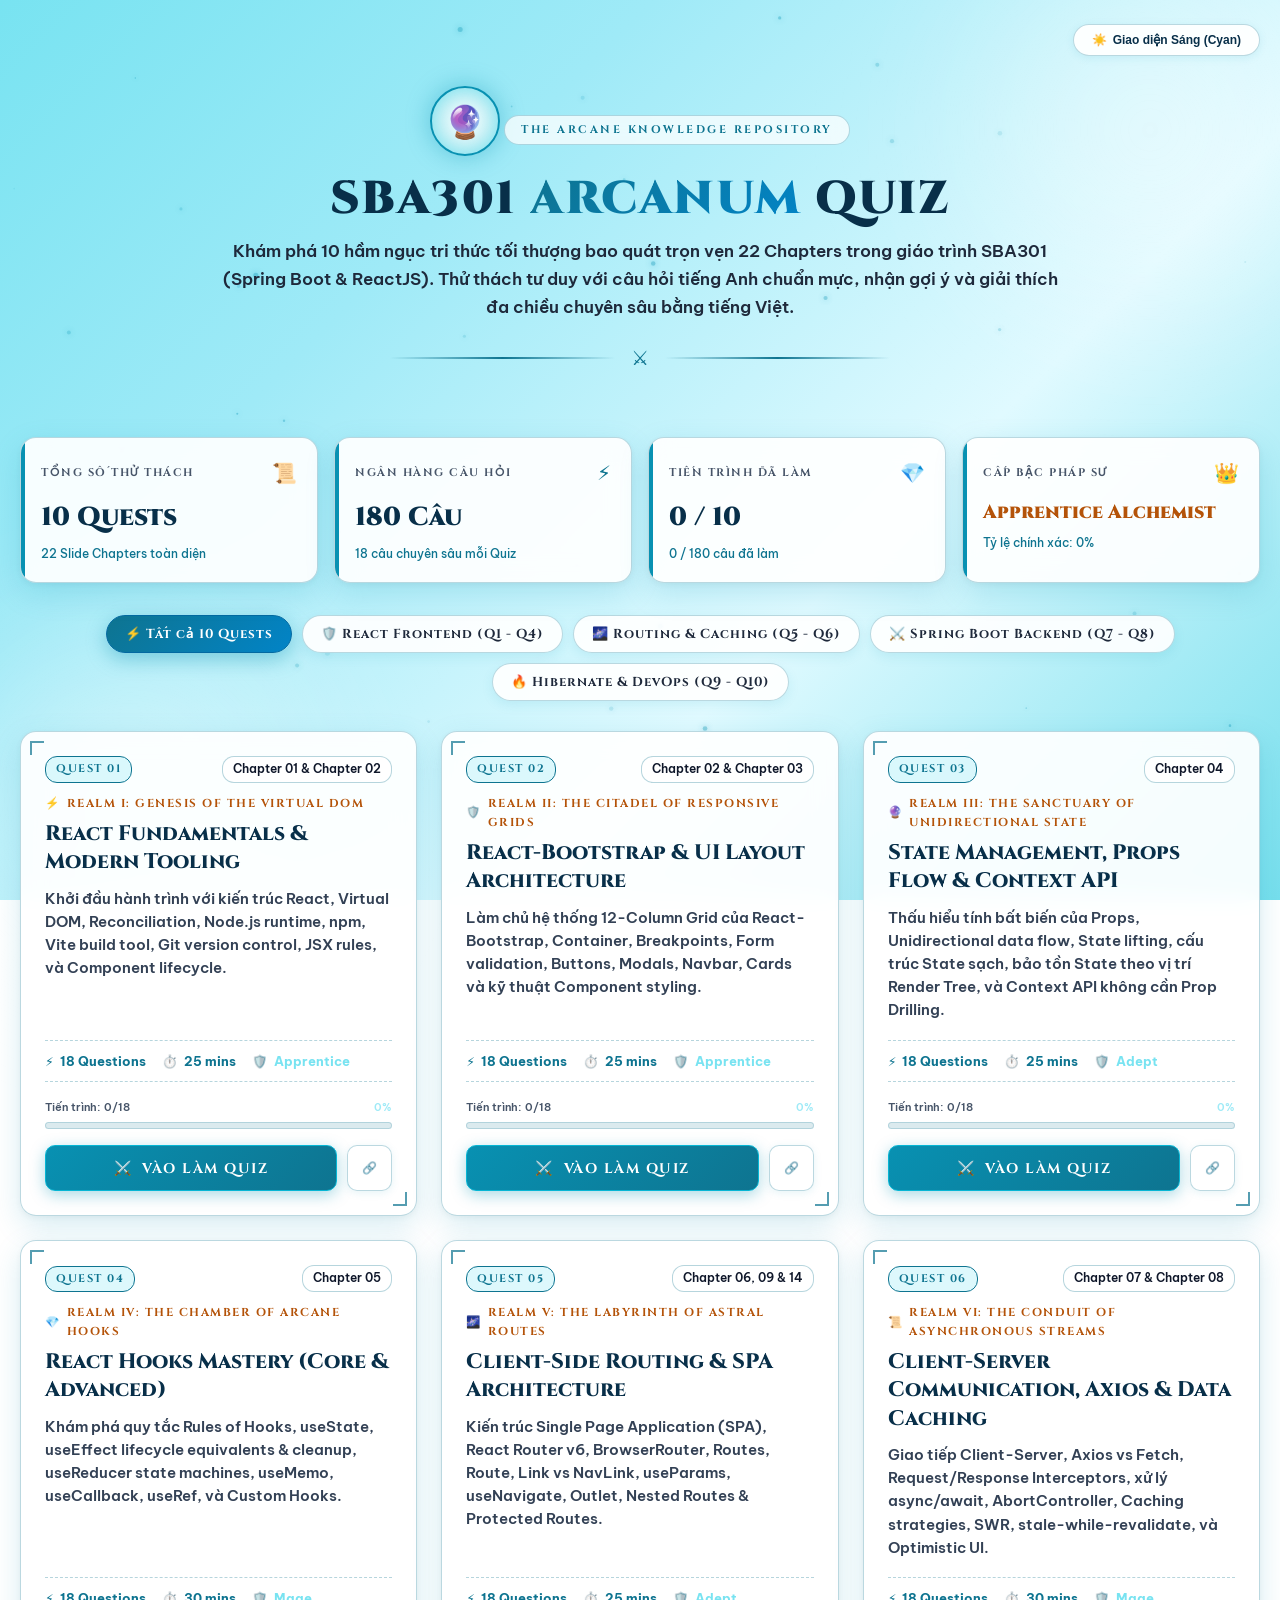
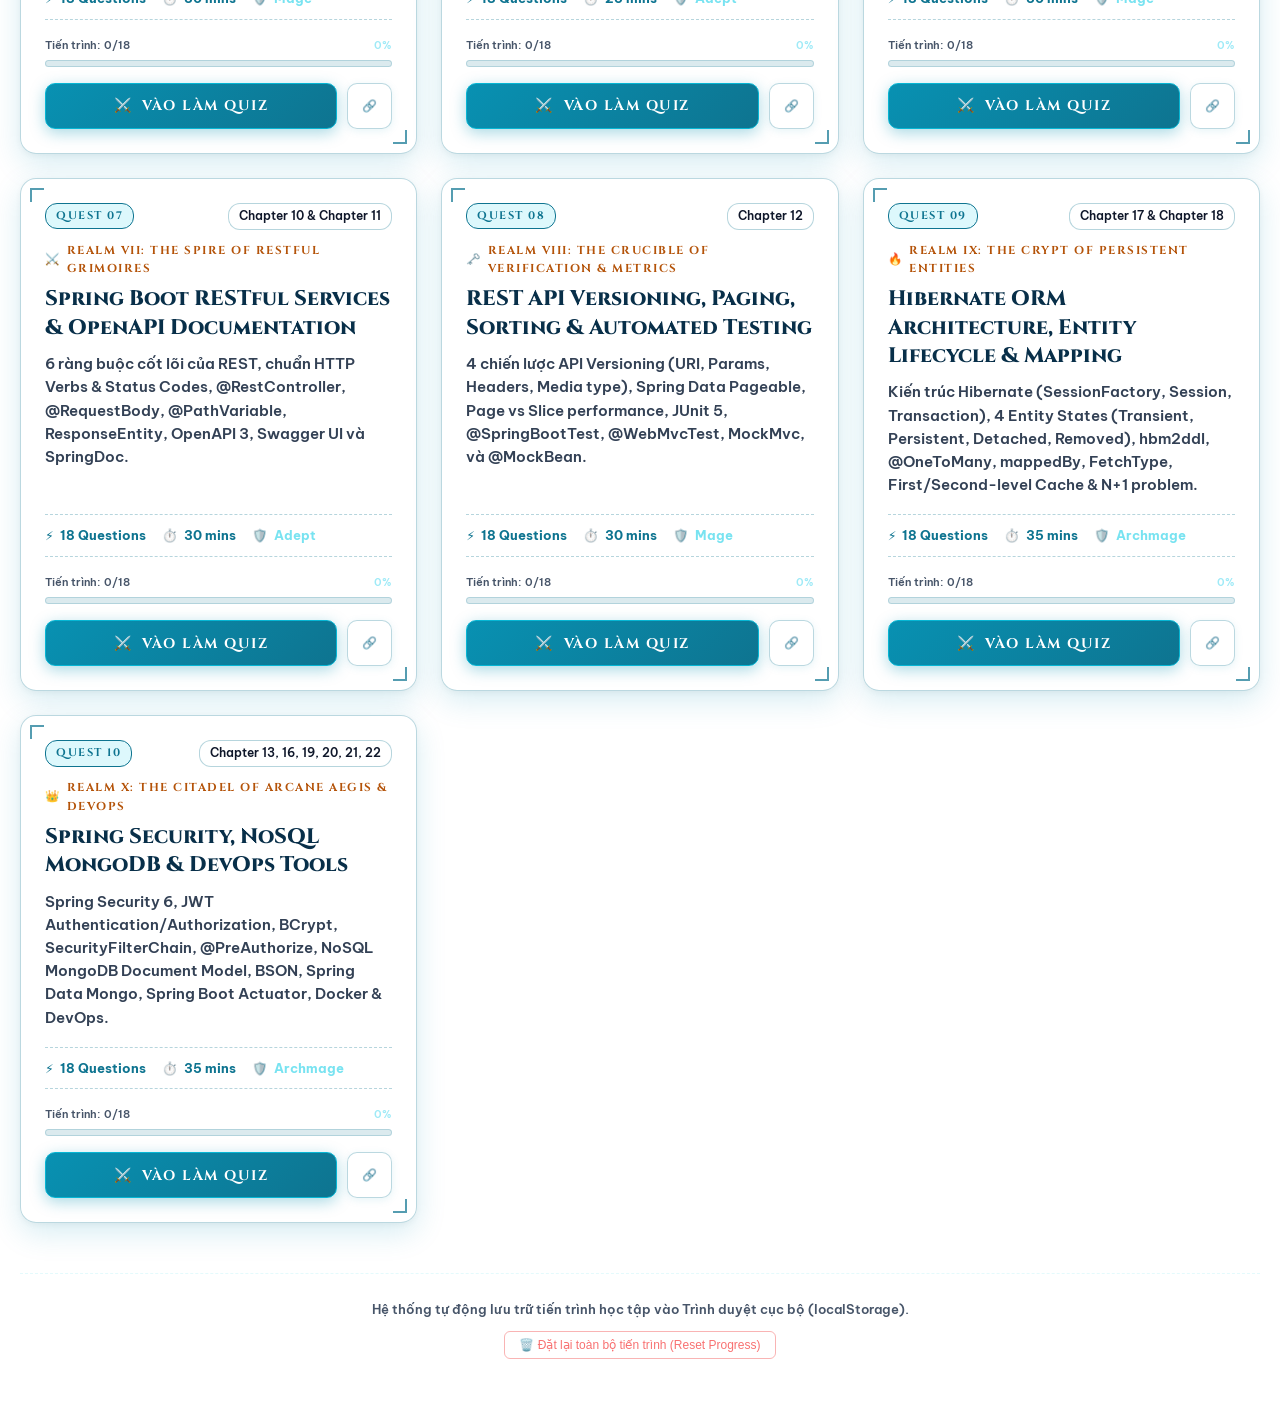
==== index.html @ 90fa1ac1 "Initial commit" ====
<!DOCTYPE html>
<html lang="vi">
<head>
  <meta charset="UTF-8">
  <meta name="viewport" content="width=device-width, initial-scale=1.0">
  <title>SBA301 - The Dark Fantasy Arcanum | 10 Master Quizzes</title>
  <link rel="stylesheet" href="css/dark_fantasy_theme.css">
</head>
<body>

  <!-- Ambient Background Particle Canvas -->
  <canvas id="particles-canvas"></canvas>
  <div class="abyss-ambient-glow glow-top-right"></div>
  <div class="abyss-ambient-glow glow-bottom-left"></div>

  <div class="app-container">

    <!-- PORTAL VIEW (Main Hub for selecting Quizzes) -->
    <div id="portal-view">
      <!-- Top Action Bar -->
      <div style="display: flex; justify-content: flex-end; align-items: center; gap: 12px; margin-bottom: 5px;">
        <button id="btn-portal-theme" class="btn-tool" style="border-radius: 20px; font-weight: 700; padding: 8px 18px; cursor: pointer;">
          <span id="theme-icon">☀️</span> <span id="theme-label">Giao diện Sáng (Cyan)</span>
        </button>
      </div>

      <header class="header-grimoire">
        <div class="grimoire-sigil">🔮</div>
        <div class="grimoire-badge">The Arcane Knowledge Repository</div>
        <h1 class="grimoire-title">SBA301 <span>ARCANUM</span> QUIZ</h1>
        <p class="grimoire-subtitle">
          Khám phá 10 hầm ngục tri thức tối thượng bao quát trọn vẹn 22 Chapters trong giáo trình SBA301 (Spring Boot & ReactJS).
          Thử thách tư duy với câu hỏi tiếng Anh chuẩn mực, nhận gợi ý và giải thích đa chiều chuyên sâu bằng tiếng Việt.
        </p>

        <div class="runic-divider">
          <span class="runic-divider-icon">⚔️</span>
        </div>
      </header>

      <!-- Overall Performance HUD -->
      <section class="stats-hud">
        <div class="hud-card">
          <div class="hud-header">
            <span class="hud-label">Tổng số thử thách</span>
            <span class="hud-icon">📜</span>
          </div>
          <div class="hud-value">10 Quests</div>
          <div class="hud-sub">22 Slide Chapters toàn diện</div>
        </div>

        <div class="hud-card">
          <div class="hud-header">
            <span class="hud-label">Ngân hàng câu hỏi</span>
            <span class="hud-icon">⚡</span>
          </div>
          <div class="hud-value" id="hud-total-q">180 Câu</div>
          <div class="hud-sub">18 câu chuyên sâu mỗi Quiz</div>
        </div>

        <div class="hud-card">
          <div class="hud-header">
            <span class="hud-label">Tiến trình đã làm</span>
            <span class="hud-icon">💎</span>
          </div>
          <div class="hud-value" id="hud-completed-count">0 / 10</div>
          <div class="hud-sub" id="hud-answered-total">0 câu đã hoàn thành</div>
        </div>

        <div class="hud-card">
          <div class="hud-header">
            <span class="hud-label">Cấp bậc Pháp sư</span>
            <span class="hud-icon">👑</span>
          </div>
          <div class="hud-value" id="hud-rank-title" style="font-size: 19px; color: var(--gold-rune);">Apprentice</div>
          <div class="hud-sub" id="hud-avg-acc">Tỷ lệ chính xác: 0%</div>
        </div>
      </section>

      <!-- Category Filter Tabs -->
      <div class="portal-tabs">
        <button class="portal-tab-btn active" data-cat="all">⚡ Tất cả 10 Quests</button>
        <button class="portal-tab-btn" data-cat="react">🛡️ React Frontend (Q1 - Q4)</button>
        <button class="portal-tab-btn" data-cat="fullstack">🌌 Routing & Caching (Q5 - Q6)</button>
        <button class="portal-tab-btn" data-cat="backend">⚔️ Spring Boot Backend (Q7 - Q8)</button>
        <button class="portal-tab-btn" data-cat="persistence">🔥 Hibernate & DevOps (Q9 - Q10)</button>
      </div>

      <!-- Quests Grid -->
      <main class="quests-grid" id="quests-container">
        <!-- Rendered dynamically by JavaScript -->
      </main>

      <!-- Footer Reset Bar -->
      <footer style="margin-top: 50px; text-align: center; font-size: 13px; color: var(--text-muted); border-top: 1px dashed rgba(120, 227, 241, 0.2); padding-top: 25px;">
        <p>Hệ thống tự động lưu trữ tiến trình học tập vào Trình duyệt cục bộ (localStorage).</p>
        <button id="btn-reset-all" style="margin-top: 10px; background: transparent; border: 1px solid rgba(239, 68, 68, 0.4); color: #f87171; padding: 6px 14px; border-radius: 6px; font-size: 12px; cursor: pointer;">
          🗑️ Đặt lại toàn bộ tiến trình (Reset Progress)
        </button>
      </footer>
    </div>

    <!-- ARENA VIEW (Full Quiz Runner Component) -->
    <div id="arena-view" class="arena-container">
      <!-- Injected dynamically by QuizEngine -->
    </div>

  </div>

  <!-- Scripts: Metadata, Datasets and Engine -->
  <script src="js/data/quizzes_meta.js"></script>
  <script src="js/data/quiz1_data.js"></script>
  <script src="js/data/quiz2_data.js"></script>
  <script src="js/data/quiz3_data.js"></script>
  <script src="js/data/quiz4_data.js"></script>
  <script src="js/data/quiz5_data.js"></script>
  <script src="js/data/quiz6_data.js"></script>
  <script src="js/data/quiz7_data.js"></script>
  <script src="js/data/quiz8_data.js"></script>
  <script src="js/data/quiz9_data.js"></script>
  <script src="js/data/quiz10_data.js"></script>
  <script src="js/quiz_engine.js"></script>

  <script>
    // Initialize Particles Background
    new ParticlesBackground('particles-canvas');

    // Quiz Data Registry Map
    const QUIZ_DATA_MAP = {
      1: QUIZ_1_DATA,
      2: QUIZ_2_DATA,
      3: QUIZ_3_DATA,
      4: QUIZ_4_DATA,
      5: QUIZ_5_DATA,
      6: QUIZ_6_DATA,
      7: QUIZ_7_DATA,
      8: QUIZ_8_DATA,
      9: QUIZ_9_DATA,
      10: QUIZ_10_DATA
    };

    let activeEngine = null;

    // Load and update Overall HUD
    function updatePortalHUD() {
      const progress = JSON.parse(localStorage.getItem('sba301_all_progress') || '{}');
      let completedQuizzes = 0;
      let totalAnswered = 0;
      let totalScore = 0;

      QUIZZES_METADATA.forEach(meta => {
        if (progress[meta.id] && progress[meta.id].answeredTotal > 0) {
          totalAnswered += progress[meta.id].answeredTotal;
          totalScore += progress[meta.id].score;
          if (progress[meta.id].answeredTotal >= meta.questionCount) {
            completedQuizzes++;
          }
        }
      });

      document.getElementById('hud-completed-count').textContent = `${completedQuizzes} / 10`;
      document.getElementById('hud-answered-total').textContent = `${totalAnswered} / 180 câu đã làm`;

      let avgAcc = totalAnswered > 0 ? Math.round((totalScore / totalAnswered) * 100) : 0;
      document.getElementById('hud-avg-acc').textContent = `Tỷ lệ chính xác: ${avgAcc}%`;

      let rankTitle = 'Apprentice Alchemist';
      if (completedQuizzes >= 9 && avgAcc >= 90) rankTitle = '👑 Grand Archmage';
      else if (completedQuizzes >= 6 && avgAcc >= 75) rankTitle = '⚔️ Master Sorcerer';
      else if (completedQuizzes >= 3 && avgAcc >= 60) rankTitle = '💎 Adept Mage';
      else if (completedQuizzes >= 1) rankTitle = '🔮 Arcane Scholar';
      document.getElementById('hud-rank-title').textContent = rankTitle;
    }

    // Render Quest Cards Grid
    function renderQuestCards(filterCat = 'all') {
      const container = document.getElementById('quests-container');
      const progress = JSON.parse(localStorage.getItem('sba301_all_progress') || '{}');

      const filtered = filterCat === 'all' 
        ? QUIZZES_METADATA 
        : QUIZZES_METADATA.filter(q => q.category === filterCat);

      container.innerHTML = filtered.map(meta => {
        const p = progress[meta.id] || { score: 0, answeredTotal: 0, percentage: 0 };
        const percent = p.percentage || 0;
        const isDone = p.answeredTotal >= meta.questionCount;

        return `
          <div class="quest-card" data-quiz-id="${meta.id}">
            <div class="quest-badge-row">
              <span class="quest-num-pill">QUEST ${meta.id < 10 ? '0' + meta.id : meta.id}</span>
              <span class="quest-chapters-badge">${meta.chapters}</span>
            </div>

            <div class="quest-realm">
              <span>${meta.icon}</span> ${meta.realm}
            </div>

            <h3 class="quest-title">${meta.title}</h3>
            <p class="quest-desc">${meta.description}</p>

            <div class="quest-meta-bar">
              <div class="quest-meta-item">
                <span>⚡</span> ${meta.questionCount} Questions
              </div>
              <div class="quest-meta-item">
                <span>⏱️</span> ${meta.duration}
              </div>
              <div class="quest-meta-item" style="color: var(--cyan-primary);">
                <span>🛡️</span> ${meta.difficulty}
              </div>
            </div>

            <div class="quest-progress-box">
              <div class="progress-label-row">
                <span>Tiến trình: ${p.answeredTotal}/${meta.questionCount}</span>
                <span style="color: ${isDone ? 'var(--success-emerald)' : 'var(--cyan-glow)'}; font-weight: 600;">
                  ${isDone ? '✓ Hoàn thành (' + p.score + '/' + meta.questionCount + ' - ' + percent + '%)' : percent + '%'}
                </span>
              </div>
              <div class="progress-track">
                <div class="progress-fill" style="width: ${percent}%;"></div>
              </div>
            </div>

            <div style="display: flex; gap: 10px;">
              <button class="btn-enter-quest btn-launch-arena" data-id="${meta.id}">
                <span>⚔️</span> ${isDone ? 'Luyện tập lại' : 'Vào Làm Quiz'}
              </button>
              <a href="${meta.file}" class="btn-tool" style="text-decoration: none; padding: 12px 14px; border-radius: var(--radius-md);" title="Mở trang độc lập">
                🔗
              </a>
            </div>
          </div>
        `;
      }).join('');

      // Attach Launch Arena Handlers
      container.querySelectorAll('.btn-launch-arena').forEach(btn => {
        btn.onclick = () => {
          const quizId = parseInt(btn.getAttribute('data-id'), 10);
          launchArena(quizId);
        };
      });
    }

    // Launch Arena View
    function launchArena(quizId) {
      const meta = QUIZZES_METADATA.find(q => q.id === quizId);
      const questions = QUIZ_DATA_MAP[quizId];
      if (!meta || !questions) return;

      document.getElementById('portal-view').style.display = 'none';
      const arenaNode = document.getElementById('arena-view');
      arenaNode.classList.add('active');
      window.scrollTo({ top: 0, behavior: 'smooth' });

      activeEngine = new QuizEngine({
        quizMeta: meta,
        questions: questions,
        container: arenaNode,
        onExit: () => {
          arenaNode.classList.remove('active');
          document.getElementById('portal-view').style.display = 'block';
          updatePortalHUD();
          renderQuestCards();
          window.scrollTo({ top: 0, behavior: 'smooth' });
        }
      });
    }

    // Filter Tabs
    document.querySelectorAll('.portal-tab-btn').forEach(btn => {
      btn.onclick = () => {
        document.querySelectorAll('.portal-tab-btn').forEach(b => b.classList.remove('active'));
        btn.classList.add('active');
        const cat = btn.getAttribute('data-cat');
        renderQuestCards(cat);
      };
    });

    // Reset Progress
    document.getElementById('btn-reset-all').onclick = () => {
      if (confirm('Bạn có chắc muốn đặt lại toàn bộ điểm số và tiến trình của tất cả 10 bài Quiz?')) {
        localStorage.removeItem('sba301_all_progress');
        updatePortalHUD();
        renderQuestCards();
      }
    };

    // Theme Management (Defaults to 'luminous' bright cyan!)
    const savedTheme = localStorage.getItem('sba301_theme') || 'luminous';
    document.body.setAttribute('data-theme', savedTheme);
    function syncPortalThemeUI(t) {
      const isLuminous = t !== 'abyss';
      const icon = document.getElementById('theme-icon');
      const label = document.getElementById('theme-label');
      if (icon && label) {
        icon.textContent = isLuminous ? '☀️' : '🌙';
        label.textContent = isLuminous ? 'Giao diện Sáng (Cyan)' : 'Giao diện Tối (Abyss)';
      }
    }
    syncPortalThemeUI(savedTheme);

    const portalThemeBtn = document.getElementById('btn-portal-theme');
    if (portalThemeBtn) {
      portalThemeBtn.onclick = () => {
        const current = document.body.getAttribute('data-theme') || 'luminous';
        const next = current === 'abyss' ? 'luminous' : 'abyss';
        document.body.setAttribute('data-theme', next);
        localStorage.setItem('sba301_theme', next);
        syncPortalThemeUI(next);
      };
    }

    // Initial load
    updatePortalHUD();
    renderQuestCards();
  </script>
</body>
</html>
---- css/dark_fantasy_theme.css ----
/* ==============================================================================
   LUMINOUS CYAN & DARK FANTASY THEME - THE ARCANUM OF SBA301
   Primary Background: Radiant Soul Cyan (#78E3F1 / #9FEAF7) from user palette
   Design: Luminous Arcane Sanctuary & High-Contrast Fantasy Glassmorphism
============================================================================== */

@import url('https://fonts.googleapis.com/css2?family=Be+Vietnam+Pro:wght@500;600;700;800;900&family=Cinzel:wght@700;800;900&family=Plus+Jakarta+Sans:wght@600;700;800&family=JetBrains+Mono:wght@600;700&display=swap');

:root {
  /* User's Exact Luminous Cyan Palette */
  --cyan-primary: #78e3f1;
  --cyan-glow: #9feaf7;
  --cyan-mist: #cffafe;
  --cyan-vibrant: #06b6d4;
  --cyan-deep: #0891b2;
  --cyan-dark: #0e7490;
  --cyan-abyss: #083344;

  /* Default LUMINOUS (Bright) Mode Palette */
  --bg-main-grad: linear-gradient(135deg, #78e3f1 0%, #9feaf7 30%, #e0faff 65%, #76dfed 100%);
  --bg-ambient-body: #8bebf6;
  --bg-card: rgba(255, 255, 255, 0.92);
  --bg-card-hover: rgba(255, 255, 255, 0.98);
  --bg-surface: rgba(255, 255, 255, 0.82);
  --bg-surface-elevated: #ffffff;
  
  --border-cyan: rgba(14, 116, 144, 0.28);
  --border-cyan-active: #0891b2;
  --box-shadow-card: 0 10px 30px rgba(8, 145, 178, 0.16), 0 2px 8px rgba(0, 0, 0, 0.05);
  --box-shadow-hover: 0 15px 40px rgba(8, 145, 178, 0.28), 0 4px 12px rgba(0, 0, 0, 0.08);

  /* Typography Colors in Bright Mode (Deep Navy & Crisp Slate) */
  --text-title: #082f49;
  --text-heading: #0c4a6e;
  --text-main: #1e293b;
  --text-muted: #475569;
  --text-accent: #0284c7;

  /* Status & Accents */
  --gold-rune: #b45309;
  --gold-bg: rgba(245, 158, 11, 0.15);
  --gold-border: rgba(217, 119, 6, 0.4);

  --success-emerald: #059669;
  --success-bg: #ecfdf5;
  --success-border: #10b981;
  --success-text: #064e3b;

  --danger-crimson: #e11d48;
  --danger-bg: #fff1f2;
  --danger-border: #f43f5e;
  --danger-text: #881337;

  --mystic-purple: #7c3aed;
  --mystic-bg: #f5f3ff;
  --mystic-border: #a78bfa;

  /* Radii & Transitions */
  --radius-sm: 6px;
  --radius-md: 10px;
  --radius-lg: 16px;
  --radius-xl: 22px;
  --transition-fast: 0.2s cubic-bezier(0.4, 0, 0.2, 1);
  --transition-smooth: 0.35s cubic-bezier(0.16, 1, 0.3, 1);

  /* Fonts - Bold, Solid & High-Legibility */
  --font-fantasy: 'Cinzel', 'Plus Jakarta Sans', Georgia, serif;
  --font-body: 'Be Vietnam Pro', 'Plus Jakarta Sans', system-ui, -apple-system, sans-serif;
  --font-code: 'JetBrains Mono', Consolas, monospace;
}

/* ==============================================================================
   DARK / ABYSS THEME OVERRIDES (Optional Toggle)
============================================================================== */
body[data-theme="abyss"] {
  --bg-main-grad: linear-gradient(135deg, #06090f 0%, #090f1a 50%, #0d1524 100%);
  --bg-ambient-body: #06090f;
  --bg-card: rgba(13, 21, 36, 0.94);
  --bg-card-hover: rgba(18, 28, 48, 0.98);
  --bg-surface: rgba(19, 30, 51, 0.85);
  --bg-surface-elevated: #162238;

  --border-cyan: rgba(120, 227, 241, 0.3);
  --border-cyan-active: #78e3f1;
  --box-shadow-card: 0 10px 30px rgba(0, 0, 0, 0.5), 0 0 20px rgba(120, 227, 241, 0.15);
  --box-shadow-hover: 0 15px 45px rgba(0, 0, 0, 0.7), 0 0 30px rgba(120, 227, 241, 0.35);

  --text-title: #e0f7fa;
  --text-heading: #f1f5f9;
  --text-main: #cbd5e1;
  --text-muted: #94a3b8;
  --text-accent: #78e3f1;

  --gold-rune: #f59e0b;
  --gold-bg: rgba(245, 158, 11, 0.12);
  --gold-border: rgba(245, 158, 11, 0.4);

  --success-emerald: #10b981;
  --success-bg: rgba(16, 185, 129, 0.15);
  --success-border: #10b981;
  --success-text: #a7f3d0;

  --danger-crimson: #ef4444;
  --danger-bg: rgba(239, 68, 68, 0.15);
  --danger-border: #ef4444;
  --danger-text: #fecdd3;
}

/* Reset & Global Base */
*, *::before, *::after {
  box-sizing: border-box;
  margin: 0;
  padding: 0;
}

html, body {
  width: 100%;
  min-height: 100vh;
  background: var(--bg-main-grad);
  background-attachment: fixed;
  color: var(--text-main);
  font-family: var(--font-body);
  font-size: 16px;
  font-weight: 550;
  line-height: 1.65;
  -webkit-font-smoothing: antialiased;
  -moz-osx-font-smoothing: grayscale;
  text-rendering: optimizeLegibility;
  overflow-x: hidden;
  position: relative;
  transition: background 0.4s ease, color 0.4s ease;
}

/* Custom Scrollbars */
::-webkit-scrollbar {
  width: 9px;
  height: 9px;
}
::-webkit-scrollbar-track {
  background: rgba(120, 227, 241, 0.15);
}
::-webkit-scrollbar-thumb {
  background: var(--cyan-dark);
  border-radius: 4px;
}
::-webkit-scrollbar-thumb:hover {
  background: var(--cyan-deep);
}

/* Ambient Particles Canvas */
#particles-canvas {
  position: fixed;
  top: 0;
  left: 0;
  width: 100%;
  height: 100%;
  pointer-events: none;
  z-index: 0;
  opacity: 0.45;
}

.abyss-ambient-glow {
  position: fixed;
  width: 500px;
  height: 500px;
  border-radius: 50%;
  background: radial-gradient(circle, rgba(255, 255, 255, 0.45) 0%, rgba(120, 227, 241, 0) 70%);
  filter: blur(60px);
  pointer-events: none;
  z-index: 0;
}
.glow-top-right {
  top: -120px;
  right: -120px;
}
.glow-bottom-left {
  bottom: -150px;
  left: -120px;
}

/* Container Structure */
.app-container {
  position: relative;
  z-index: 1;
  max-width: 1280px;
  margin: 0 auto;
  padding: 24px 20px 60px 20px;
}

/* Header & Grand Citadel Title */
.header-grimoire {
  text-align: center;
  padding: 25px 15px 35px 15px;
  position: relative;
}

.grimoire-sigil {
  display: inline-flex;
  align-items: center;
  justify-content: center;
  width: 70px;
  height: 70px;
  border-radius: 50%;
  background: radial-gradient(circle, #ffffff 0%, #b2ebf2 70%);
  border: 2px solid var(--cyan-deep);
  box-shadow: 0 0 25px rgba(8, 145, 178, 0.4), inset 0 0 15px rgba(120, 227, 241, 0.6);
  font-size: 32px;
  margin-bottom: 16px;
  animation: sigilPulse 4s infinite ease-in-out;
}

@keyframes sigilPulse {
  0%, 100% {
    transform: scale(1);
    box-shadow: 0 0 20px rgba(8, 145, 178, 0.35);
  }
  50% {
    transform: scale(1.06);
    box-shadow: 0 0 35px rgba(8, 145, 178, 0.6), inset 0 0 25px rgba(255, 255, 255, 0.8);
  }
}

.grimoire-badge {
  display: inline-block;
  padding: 5px 16px;
  font-family: var(--font-fantasy);
  font-size: 11px;
  letter-spacing: 2.5px;
  text-transform: uppercase;
  color: var(--cyan-dark);
  background: rgba(255, 255, 255, 0.75);
  border: 1.5px solid var(--border-cyan);
  border-radius: 20px;
  margin-bottom: 12px;
  backdrop-filter: blur(8px);
  font-weight: 700;
}

.grimoire-title {
  font-family: var(--font-fantasy);
  font-size: clamp(28px, 4.5vw, 46px);
  font-weight: 900;
  letter-spacing: 1.5px;
  color: var(--text-title);
  margin-bottom: 10px;
  line-height: 1.2;
}

.grimoire-title span {
  color: var(--cyan-dark);
  background: linear-gradient(135deg, #0e7490 0%, #0284c7 100%);
  -webkit-background-clip: text;
  -webkit-text-fill-color: transparent;
}

.grimoire-subtitle {
  font-size: clamp(15px, 1.8vw, 17px);
  color: #1e293b;
  max-width: 840px;
  margin: 0 auto 20px auto;
  font-weight: 600;
  line-height: 1.65;
}

/* Runic Divider */
.runic-divider {
  display: flex;
  align-items: center;
  justify-content: center;
  gap: 16px;
  margin: 15px auto 28px auto;
  max-width: 500px;
}
.runic-divider::before, .runic-divider::after {
  content: '';
  flex: 1;
  height: 2px;
  background: linear-gradient(90deg, transparent, var(--cyan-dark), transparent);
}
.runic-divider-icon {
  color: var(--cyan-dark);
  font-size: 20px;
}

/* Overview Stats Arcane HUD */
.stats-hud {
  display: grid;
  grid-template-columns: repeat(auto-fit, minmax(220px, 1fr));
  gap: 16px;
  margin-bottom: 32px;
}

.hud-card {
  background: var(--bg-card);
  border: 1.5px solid var(--border-cyan);
  border-radius: var(--radius-lg);
  padding: 18px 20px;
  position: relative;
  overflow: hidden;
  backdrop-filter: blur(12px);
  box-shadow: var(--box-shadow-card);
  transition: transform var(--transition-fast), border-color var(--transition-fast), box-shadow var(--transition-fast);
}

.hud-card:hover {
  transform: translateY(-3px);
  border-color: var(--border-cyan-active);
  box-shadow: var(--box-shadow-hover);
}

.hud-card::before {
  content: '';
  position: absolute;
  top: 0;
  left: 0;
  width: 4px;
  height: 100%;
  background: var(--cyan-deep);
}

.hud-header {
  display: flex;
  justify-content: space-between;
  align-items: center;
  margin-bottom: 8px;
}

.hud-label {
  font-family: var(--font-fantasy);
  font-size: 11px;
  text-transform: uppercase;
  letter-spacing: 1.5px;
  color: var(--text-muted);
  font-weight: 700;
}

.hud-icon {
  font-size: 20px;
  color: var(--cyan-dark);
}

.hud-value {
  font-family: var(--font-fantasy);
  font-size: 26px;
  font-weight: 900;
  color: var(--text-title);
}

.hud-sub {
  font-size: 12px;
  color: var(--cyan-dark);
  margin-top: 4px;
  font-weight: 500;
}

/* Category Filter Tabs */
.portal-tabs {
  display: flex;
  flex-wrap: wrap;
  gap: 10px;
  margin-bottom: 30px;
  justify-content: center;
}

.portal-tab-btn {
  background: var(--bg-card);
  border: 1.5px solid var(--border-cyan);
  color: var(--text-main);
  padding: 9px 18px;
  border-radius: 30px;
  font-family: var(--font-fantasy);
  font-size: 13px;
  font-weight: 700;
  letter-spacing: 1px;
  cursor: pointer;
  transition: all var(--transition-fast);
  display: flex;
  align-items: center;
  gap: 8px;
  box-shadow: 0 4px 12px rgba(8, 145, 178, 0.1);
}

.portal-tab-btn:hover {
  background: #ffffff;
  border-color: var(--border-cyan-active);
  color: var(--cyan-dark);
  transform: translateY(-2px);
  box-shadow: 0 6px 18px rgba(8, 145, 178, 0.22);
}

.portal-tab-btn.active {
  background: linear-gradient(135deg, #0e7490 0%, #0284c7 100%);
  border-color: #0369a1;
  color: #ffffff;
  box-shadow: 0 6px 20px rgba(8, 145, 178, 0.4);
}

/* Quest Cards Grid */
.quests-grid {
  display: grid;
  grid-template-columns: repeat(auto-fill, minmax(360px, 1fr));
  gap: 24px;
}

.quest-card {
  background: var(--bg-card);
  border: 1.5px solid var(--border-cyan);
  border-radius: var(--radius-lg);
  padding: 24px;
  position: relative;
  overflow: hidden;
  box-shadow: var(--box-shadow-card);
  display: flex;
  flex-direction: column;
  transition: all var(--transition-smooth);
  backdrop-filter: blur(12px);
}

.quest-card:hover {
  transform: translateY(-5px);
  border-color: var(--border-cyan-active);
  box-shadow: var(--box-shadow-hover);
  background: var(--bg-card-hover);
}

/* Dark Fantasy Corner Ornaments */
.quest-card::before, .quest-card::after {
  content: '';
  position: absolute;
  width: 14px;
  height: 14px;
  border-color: var(--cyan-dark);
  pointer-events: none;
  opacity: 0.7;
}
.quest-card::before {
  top: 9px;
  left: 9px;
  border-top: 2.5px solid var(--cyan-dark);
  border-left: 2.5px solid var(--cyan-dark);
}
.quest-card::after {
  bottom: 9px;
  right: 9px;
  border-bottom: 2.5px solid var(--cyan-dark);
  border-right: 2.5px solid var(--cyan-dark);
}

.quest-badge-row {
  display: flex;
  justify-content: space-between;
  align-items: center;
  margin-bottom: 12px;
}

.quest-num-pill {
  font-family: var(--font-fantasy);
  font-size: 11px;
  letter-spacing: 1.5px;
  font-weight: 700;
  color: var(--cyan-dark);
  background: rgba(120, 227, 241, 0.25);
  border: 1px solid var(--cyan-dark);
  padding: 3px 10px;
  border-radius: 12px;
}

.quest-chapters-badge {
  font-size: 11.5px;
  font-weight: 600;
  color: #0f172a;
  background: rgba(255, 255, 255, 0.9);
  border: 1px solid rgba(14, 116, 144, 0.3);
  padding: 3px 10px;
  border-radius: 12px;
}

.quest-realm {
  font-family: var(--font-fantasy);
  font-size: 11.5px;
  letter-spacing: 1.5px;
  text-transform: uppercase;
  color: var(--gold-rune);
  margin-bottom: 6px;
  font-weight: 700;
  display: flex;
  align-items: center;
  gap: 6px;
}

.quest-title {
  font-family: var(--font-fantasy);
  font-size: 21px;
  font-weight: 800;
  color: var(--text-title);
  margin-bottom: 10px;
  line-height: 1.35;
}

.quest-desc {
  font-size: 14.5px;
  color: #334155;
  font-weight: 550;
  line-height: 1.6;
  margin-bottom: 18px;
  flex-grow: 1;
}

.quest-meta-bar {
  display: flex;
  align-items: center;
  gap: 16px;
  font-size: 12.5px;
  font-weight: 700;
  color: var(--cyan-dark);
  padding: 10px 0;
  border-top: 1.5px dashed rgba(14, 116, 144, 0.3);
  border-bottom: 1.5px dashed rgba(14, 116, 144, 0.3);
  margin-bottom: 16px;
}

.quest-meta-item {
  display: flex;
  align-items: center;
  gap: 6px;
}

/* User Progress Bar */
.quest-progress-box {
  margin-bottom: 16px;
}
.progress-label-row {
  display: flex;
  justify-content: space-between;
  font-size: 11px;
  font-weight: 600;
  color: var(--text-muted);
  margin-bottom: 6px;
}
.progress-track {
  width: 100%;
  height: 7px;
  background: rgba(14, 116, 144, 0.15);
  border-radius: 4px;
  overflow: hidden;
  border: 1px solid rgba(14, 116, 144, 0.2);
}
.progress-fill {
  height: 100%;
  background: linear-gradient(90deg, #0284c7, #0891b2, #0d9488);
  border-radius: 4px;
  transition: width 0.5s ease-out;
}

/* Action Buttons */
.btn-enter-quest {
  display: flex;
  align-items: center;
  justify-content: center;
  gap: 10px;
  width: 100%;
  padding: 12px 20px;
  background: linear-gradient(135deg, #0891b2 0%, #0e7490 100%);
  border: 1.5px solid #06b6d4;
  border-radius: var(--radius-md);
  color: #ffffff;
  font-family: var(--font-fantasy);
  font-size: 14px;
  font-weight: 700;
  letter-spacing: 1.5px;
  text-transform: uppercase;
  text-decoration: none;
  cursor: pointer;
  box-shadow: 0 4px 15px rgba(8, 145, 178, 0.35);
  transition: all var(--transition-fast);
}

.btn-enter-quest:hover {
  background: linear-gradient(135deg, #06b6d4 0%, #0284c7 100%);
  color: #ffffff;
  box-shadow: 0 6px 22px rgba(8, 145, 178, 0.5);
  transform: translateY(-2px);
}

/* ==============================================================================
   ARENA VIEW: THE QUIZ RUNNER INTERFACE
============================================================================== */
.arena-container {
  display: none;
  animation: fadeIn 0.4s ease-out;
}

.arena-container.active {
  display: block;
}

@keyframes fadeIn {
  from { opacity: 0; transform: translateY(10px); }
  to { opacity: 1; transform: translateY(0); }
}

.arena-top-nav {
  display: flex;
  justify-content: space-between;
  align-items: center;
  padding: 12px 0;
  margin-bottom: 20px;
  border-bottom: 1.5px solid var(--border-cyan);
}

.btn-back-portal {
  background: var(--bg-card);
  border: 1.5px solid var(--border-cyan);
  color: var(--text-title);
  padding: 8px 18px;
  border-radius: 20px;
  font-family: var(--font-fantasy);
  font-size: 12px;
  font-weight: 700;
  letter-spacing: 1px;
  cursor: pointer;
  display: inline-flex;
  align-items: center;
  gap: 8px;
  box-shadow: 0 3px 10px rgba(8, 145, 178, 0.15);
  transition: all var(--transition-fast);
}
.btn-back-portal:hover {
  background: #ffffff;
  border-color: var(--border-cyan-active);
  color: var(--cyan-dark);
  transform: translateX(-3px);
}

.arena-title-wrap {
  text-align: center;
}
.arena-quiz-title {
  font-family: var(--font-fantasy);
  font-size: 21px;
  font-weight: 700;
  color: var(--text-title);
}
.arena-quiz-sub {
  font-size: 12.5px;
  font-weight: 600;
  color: var(--cyan-dark);
}

.arena-controls {
  display: flex;
  align-items: center;
  gap: 10px;
}

.btn-tool {
  background: var(--bg-card);
  border: 1.5px solid var(--border-cyan);
  color: var(--text-title);
  padding: 8px 14px;
  border-radius: 8px;
  font-size: 12px;
  font-weight: 600;
  cursor: pointer;
  display: flex;
  align-items: center;
  gap: 6px;
  box-shadow: 0 2px 8px rgba(8, 145, 178, 0.1);
  transition: all var(--transition-fast);
}
.btn-tool:hover {
  background: #ffffff;
  border-color: var(--border-cyan-active);
  color: var(--cyan-dark);
}
.btn-tool.active {
  border-color: var(--border-cyan-active);
  background: #0891b2;
  color: #ffffff;
}

/* Arena Layout: Main Question Card & Side Matrix */
.arena-layout {
  display: grid;
  grid-template-columns: 1fr 310px;
  gap: 25px;
}

@media (max-width: 950px) {
  .arena-layout {
    grid-template-columns: 1fr;
  }
}

/* The Question Card */
.question-card {
  background: var(--bg-card);
  border: 1.5px solid var(--border-cyan);
  border-radius: var(--radius-lg);
  padding: 30px;
  position: relative;
  box-shadow: var(--box-shadow-card);
  backdrop-filter: blur(12px);
}

.question-card-header {
  display: flex;
  justify-content: space-between;
  align-items: center;
  margin-bottom: 20px;
  padding-bottom: 14px;
  border-bottom: 1px solid var(--border-cyan);
}

.q-badge-num {
  font-family: var(--font-fantasy);
  font-size: 13px;
  letter-spacing: 1.5px;
  color: var(--cyan-dark);
  font-weight: 700;
  display: flex;
  align-items: center;
  gap: 8px;
}

.q-topic-tag {
  font-size: 12px;
  color: var(--gold-rune);
  background: var(--gold-bg);
  border: 1px solid var(--gold-border);
  padding: 4px 10px;
  border-radius: 6px;
  font-weight: 600;
}

.btn-bookmark {
  background: transparent;
  border: 1.5px solid var(--border-cyan);
  color: var(--text-muted);
  width: 36px;
  height: 36px;
  border-radius: 50%;
  cursor: pointer;
  display: flex;
  align-items: center;
  justify-content: center;
  font-size: 16px;
  transition: all var(--transition-fast);
}
.btn-bookmark:hover {
  border-color: var(--gold-rune);
  color: var(--gold-rune);
  background: #ffffff;
}
.btn-bookmark.active {
  background: var(--gold-bg);
  border-color: var(--gold-rune);
  color: var(--gold-rune);
}

/* Question Statement */
.question-text {
  font-size: 19px;
  font-weight: 750;
  color: var(--text-title);
  line-height: 1.65;
  margin-bottom: 25px;
}

/* Code Snippets within Questions */
pre.code-block, code.inline-code {
  font-family: var(--font-code);
}
code.inline-code {
  background: rgba(14, 116, 144, 0.12);
  color: var(--cyan-dark);
  padding: 2px 7px;
  border-radius: 4px;
  border: 1px solid rgba(14, 116, 144, 0.25);
  font-size: 0.9em;
  font-weight: 600;
}
pre.code-block {
  background: #0f172a;
  border: 1px solid rgba(14, 116, 144, 0.3);
  border-radius: var(--radius-md);
  padding: 16px;
  margin: 15px 0;
  overflow-x: auto;
  color: #38bdf8;
  font-size: 13.5px;
  line-height: 1.5;
  box-shadow: inset 0 0 15px rgba(0, 0, 0, 0.5);
}

/* Options Stack */
.options-stack {
  display: flex;
  flex-direction: column;
  gap: 13px;
  margin-bottom: 25px;
}

.option-item {
  background: var(--bg-surface-elevated);
  border: 1.5px solid var(--border-cyan);
  border-radius: var(--radius-md);
  padding: 16px 20px;
  cursor: pointer;
  display: flex;
  flex-direction: column;
  transition: all var(--transition-fast);
  position: relative;
  overflow: hidden;
  box-shadow: 0 2px 8px rgba(8, 145, 178, 0.08);
}

.option-main-row {
  display: flex;
  align-items: flex-start;
  gap: 16px;
  width: 100%;
}

.option-inline-explanation {
  margin-top: 14px;
  padding: 14px 18px;
  border-radius: var(--radius-md);
  width: 100%;
  animation: slideDown 0.3s ease-out;
}

.option-inline-explanation.correct {
  background: rgba(16, 185, 129, 0.12);
  border: 1.5px solid var(--success-emerald);
  border-left: 5px solid var(--success-emerald);
}

.option-inline-explanation.correct .inline-exp-header {
  color: var(--success-emerald);
  font-family: var(--font-fantasy);
  font-weight: 800;
  font-size: 13px;
  letter-spacing: 1px;
  margin-bottom: 6px;
  display: flex;
  align-items: center;
  gap: 6px;
}

.option-inline-explanation.correct .inline-exp-content {
  color: #064e3b;
  font-size: 14.5px;
  font-weight: 600;
  line-height: 1.65;
}

body[data-theme="abyss"] .option-inline-explanation.correct .inline-exp-content {
  color: #a7f3d0;
}

.option-inline-explanation.wrong {
  background: rgba(239, 68, 68, 0.1);
  border: 1.5px solid var(--danger-crimson);
  border-left: 5px solid var(--danger-crimson);
}

.option-inline-explanation.wrong .inline-exp-header {
  color: var(--danger-crimson);
  font-family: var(--font-fantasy);
  font-weight: 800;
  font-size: 13px;
  letter-spacing: 1px;
  margin-bottom: 6px;
  display: flex;
  align-items: center;
  gap: 6px;
}

.option-inline-explanation.wrong .inline-exp-content {
  color: #881337;
  font-size: 14.5px;
  font-weight: 600;
  line-height: 1.6;
}

body[data-theme="abyss"] .option-inline-explanation.wrong .inline-exp-content {
  color: #fecdd3;
}

.option-item:hover:not(.locked) {
  background: #f0fdfa;
  border-color: var(--border-cyan-active);
  transform: translateX(4px);
  box-shadow: 0 4px 18px rgba(8, 145, 178, 0.2);
}

.option-glyph {
  width: 32px;
  height: 32px;
  min-width: 32px;
  border-radius: 50%;
  background: #e0f7fa;
  border: 1.5px solid var(--border-cyan);
  color: var(--cyan-dark);
  font-family: var(--font-fantasy);
  font-size: 13px;
  font-weight: 700;
  display: flex;
  align-items: center;
  justify-content: center;
  transition: all var(--transition-fast);
}

.option-item:hover:not(.locked) .option-glyph {
  border-color: var(--cyan-deep);
  background: var(--cyan-deep);
  color: #ffffff;
}

.option-label {
  font-size: 16px;
  color: #0f172a;
  line-height: 1.55;
  flex-grow: 1;
  font-weight: 600;
}

/* Option Selected States */
.option-item.selected-correct {
  background: var(--success-bg) !important;
  border-color: var(--success-emerald) !important;
  border-width: 2px !important;
}
.option-item.selected-correct .option-glyph {
  background: var(--success-emerald);
  color: #ffffff;
  border-color: var(--success-emerald);
}
.option-item.selected-correct .option-label {
  color: var(--success-text);
  font-weight: 700;
}

.option-item.selected-wrong {
  background: var(--danger-bg) !important;
  border-color: var(--danger-crimson) !important;
  border-width: 2px !important;
}
.option-item.selected-wrong .option-glyph {
  background: var(--danger-crimson);
  color: #ffffff;
  border-color: var(--danger-crimson);
}
.option-item.selected-wrong .option-label {
  color: var(--danger-text);
}

/* Highlight True Answer if user picked wrong */
.option-item.reveal-correct {
  border-color: var(--success-emerald) !important;
  border-style: dashed;
  border-width: 2px !important;
  background: #f0fdf4 !important;
}
.option-item.reveal-correct .option-glyph {
  border-color: var(--success-emerald);
  color: var(--success-emerald);
  background: #dcfce7;
}
.option-item.reveal-correct .option-label {
  color: #14532d;
  font-weight: 600;
}

/* Hint Box */
.hint-toggle-bar {
  margin-bottom: 20px;
}

.btn-hint-toggle {
  background: var(--mystic-bg);
  border: 1.5px solid var(--mystic-border);
  color: var(--mystic-purple);
  padding: 8px 18px;
  border-radius: var(--radius-md);
  font-size: 13px;
  font-weight: 700;
  cursor: pointer;
  display: inline-flex;
  align-items: center;
  gap: 8px;
  transition: all var(--transition-fast);
}
.btn-hint-toggle:hover {
  background: #ede9fe;
  transform: translateY(-1px);
}

.hint-content-box {
  display: none;
  background: var(--mystic-bg);
  border: 1.5px solid var(--mystic-border);
  border-radius: var(--radius-md);
  padding: 16px 20px;
  margin-top: 10px;
  font-size: 15px;
  font-weight: 600;
  color: #3b0764;
  line-height: 1.65;
}
.hint-content-box.active {
  display: block;
  animation: fadeIn 0.3s ease-out;
}

/* Comprehensive Explanations Card */
.explanation-card {
  display: none;
  background: #ffffff;
  border: 2px solid var(--border-cyan);
  border-radius: var(--radius-lg);
  padding: 24px;
  margin-top: 25px;
  box-shadow: 0 10px 30px rgba(8, 145, 178, 0.2);
  animation: slideDown 0.4s ease-out;
}

.explanation-card.active {
  display: block;
}

@keyframes slideDown {
  from { opacity: 0; transform: translateY(-12px); }
  to { opacity: 1; transform: translateY(0); }
}

.explanation-header {
  display: flex;
  align-items: center;
  gap: 10px;
  font-family: var(--font-fantasy);
  font-size: 16px;
  font-weight: 800;
  color: var(--text-title);
  margin-bottom: 18px;
  padding-bottom: 10px;
  border-bottom: 1.5px solid var(--border-cyan);
}

/* Correct Answer Explanation Box */
.exp-correct-box {
  background: #f0fdf4;
  border-left: 5px solid var(--success-emerald);
  padding: 14px 18px;
  border-radius: 0 var(--radius-md) var(--radius-md) 0;
  margin-bottom: 16px;
}
.exp-correct-title {
  color: var(--success-emerald);
  font-weight: 800;
  font-size: 14.5px;
  margin-bottom: 6px;
  display: flex;
  align-items: center;
  gap: 6px;
}
.exp-correct-body {
  color: #064e3b;
  font-size: 15px;
  font-weight: 600;
  line-height: 1.65;
}

/* Wrong Answers Breakdown Box */
.exp-wrong-box {
  background: #fff1f2;
  border-left: 5px solid var(--danger-crimson);
  padding: 14px 18px;
  border-radius: 0 var(--radius-md) var(--radius-md) 0;
  margin-bottom: 16px;
}
.exp-wrong-title {
  color: var(--danger-crimson);
  font-weight: 800;
  font-size: 14.5px;
  margin-bottom: 10px;
  display: flex;
  align-items: center;
  gap: 6px;
}
.exp-wrong-item {
  margin-bottom: 10px;
  font-size: 15px;
  font-weight: 600;
  line-height: 1.6;
  color: #881337;
}
.exp-wrong-item:last-child {
  margin-bottom: 0;
}
.exp-wrong-item strong {
  color: #9f1239;
  font-weight: 800;
}

/* Key Slide Takeaway Box */
.exp-takeaway-box {
  background: #f0f9ff;
  border: 1.5px solid #0284c7;
  border-radius: var(--radius-md);
  padding: 14px 18px;
}
.exp-takeaway-title {
  color: #0369a1;
  font-family: var(--font-fantasy);
  font-size: 13.5px;
  font-weight: 800;
  letter-spacing: 1px;
  margin-bottom: 6px;
  display: flex;
  align-items: center;
  gap: 6px;
}
.exp-takeaway-body {
  color: #075985;
  font-size: 15px;
  line-height: 1.65;
  font-weight: 600;
}
  font-size: 13.5px;
  line-height: 1.6;
  font-weight: 500;
}

/* Arena Bottom Navigation Toolbar */
.arena-footer-toolbar {
  display: flex;
  justify-content: space-between;
  align-items: center;
  margin-top: 30px;
  padding-top: 20px;
  border-top: 1.5px solid var(--border-cyan);
}

.btn-nav {
  background: var(--bg-card);
  border: 1.5px solid var(--border-cyan);
  color: var(--text-title);
  padding: 10px 22px;
  border-radius: var(--radius-md);
  font-family: var(--font-fantasy);
  font-size: 13px;
  font-weight: 700;
  letter-spacing: 1px;
  cursor: pointer;
  display: flex;
  align-items: center;
  gap: 8px;
  box-shadow: 0 3px 10px rgba(8, 145, 178, 0.15);
  transition: all var(--transition-fast);
}
.btn-nav:hover:not(:disabled) {
  background: #ffffff;
  border-color: var(--border-cyan-active);
  color: var(--cyan-dark);
}
.btn-nav:disabled {
  opacity: 0.4;
  cursor: not-allowed;
}

/* Side Matrix / Runic Question Map */
.matrix-card {
  background: var(--bg-card);
  border: 1.5px solid var(--border-cyan);
  border-radius: var(--radius-lg);
  padding: 22px;
  box-shadow: var(--box-shadow-card);
  position: sticky;
  top: 20px;
  backdrop-filter: blur(12px);
}

.matrix-header {
  font-family: var(--font-fantasy);
  font-size: 14px;
  font-weight: 700;
  color: var(--text-title);
  letter-spacing: 1px;
  margin-bottom: 14px;
  display: flex;
  justify-content: space-between;
  align-items: center;
}

.matrix-grid {
  display: grid;
  grid-template-columns: repeat(4, 1fr);
  gap: 8px;
  margin-bottom: 20px;
}

.matrix-rune {
  aspect-ratio: 1;
  background: #ffffff;
  border: 1.5px solid var(--border-cyan);
  border-radius: var(--radius-sm);
  color: var(--text-muted);
  font-family: var(--font-fantasy);
  font-size: 12.5px;
  font-weight: 700;
  cursor: pointer;
  display: flex;
  align-items: center;
  justify-content: center;
  transition: all var(--transition-fast);
  position: relative;
}

.matrix-rune:hover {
  border-color: var(--border-cyan-active);
  color: var(--cyan-dark);
  transform: scale(1.08);
  box-shadow: 0 2px 8px rgba(8, 145, 178, 0.2);
}

.matrix-rune.active {
  border-color: var(--cyan-dark);
  background: #0891b2;
  color: #ffffff;
  box-shadow: 0 0 12px rgba(8, 145, 178, 0.5);
}

.matrix-rune.correct {
  background: #dcfce7;
  border-color: var(--success-emerald);
  color: #15803d;
}

.matrix-rune.wrong {
  background: #ffe4e6;
  border-color: var(--danger-crimson);
  color: #be123c;
}

.matrix-rune.bookmarked::after {
  content: '★';
  position: absolute;
  top: 2px;
  right: 2px;
  font-size: 9px;
  color: var(--gold-rune);
}

/* Matrix Legend */
.matrix-legend {
  font-size: 11.5px;
  color: var(--text-muted);
  font-weight: 500;
  display: flex;
  flex-direction: column;
  gap: 6px;
  padding-top: 14px;
  border-top: 1px dashed var(--border-cyan);
}
.legend-item {
  display: flex;
  align-items: center;
  gap: 8px;
}
.legend-dot {
  width: 10px;
  height: 10px;
  border-radius: 50%;
}
.legend-dot.dot-active { background: #0891b2; }
.legend-dot.dot-correct { background: var(--success-emerald); }
.legend-dot.dot-wrong { background: var(--danger-crimson); }
.legend-dot.dot-gold { background: var(--gold-rune); }

/* Finish / Score Summary Modal */
.modal-overlay {
  display: none;
  position: fixed;
  top: 0;
  left: 0;
  width: 100%;
  height: 100%;
  background: rgba(8, 47, 73, 0.65);
  backdrop-filter: blur(8px);
  z-index: 1000;
  align-items: center;
  justify-content: center;
  padding: 20px;
}
.modal-overlay.active {
  display: flex;
  animation: fadeIn 0.3s ease-out;
}

.summary-modal {
  background: #ffffff;
  border: 2px solid var(--cyan-dark);
  box-shadow: 0 15px 50px rgba(8, 145, 178, 0.4);
  border-radius: var(--radius-xl);
  max-width: 580px;
  width: 100%;
  padding: 35px 30px;
  text-align: center;
  position: relative;
}

.summary-icon {
  font-size: 55px;
  margin-bottom: 12px;
}

.summary-title {
  font-family: var(--font-fantasy);
  font-size: 26px;
  font-weight: 900;
  color: var(--text-title);
  margin-bottom: 8px;
}

.summary-rank {
  font-family: var(--font-fantasy);
  font-size: 14px;
  letter-spacing: 2px;
  color: var(--cyan-dark);
  margin-bottom: 25px;
  text-transform: uppercase;
  font-weight: 700;
}

.summary-stats-row {
  display: grid;
  grid-template-columns: repeat(3, 1fr);
  gap: 14px;
  margin-bottom: 30px;
}

.summary-stat-box {
  background: #f0fdfa;
  border: 1.5px solid var(--border-cyan);
  border-radius: var(--radius-md);
  padding: 14px 10px;
}

.summary-stat-num {
  font-family: var(--font-fantasy);
  font-size: 24px;
  font-weight: 900;
  color: var(--text-title);
}
.summary-stat-label {
  font-size: 11px;
  color: var(--text-muted);
  text-transform: uppercase;
  font-weight: 600;
  margin-top: 4px;
}

.summary-actions {
  display: flex;
  gap: 14px;
  justify-content: center;
}

/* Responsiveness adjustments */
@media (max-width: 600px) {
  .app-container {
    padding: 16px 12px 40px 12px;
  }
  .quests-grid {
    grid-template-columns: 1fr;
  }
  .question-card {
    padding: 20px 16px;
  }
  .arena-footer-toolbar {
    flex-direction: column;
    gap: 14px;
  }
  .summary-stats-row {
    grid-template-columns: 1fr;
  }
}
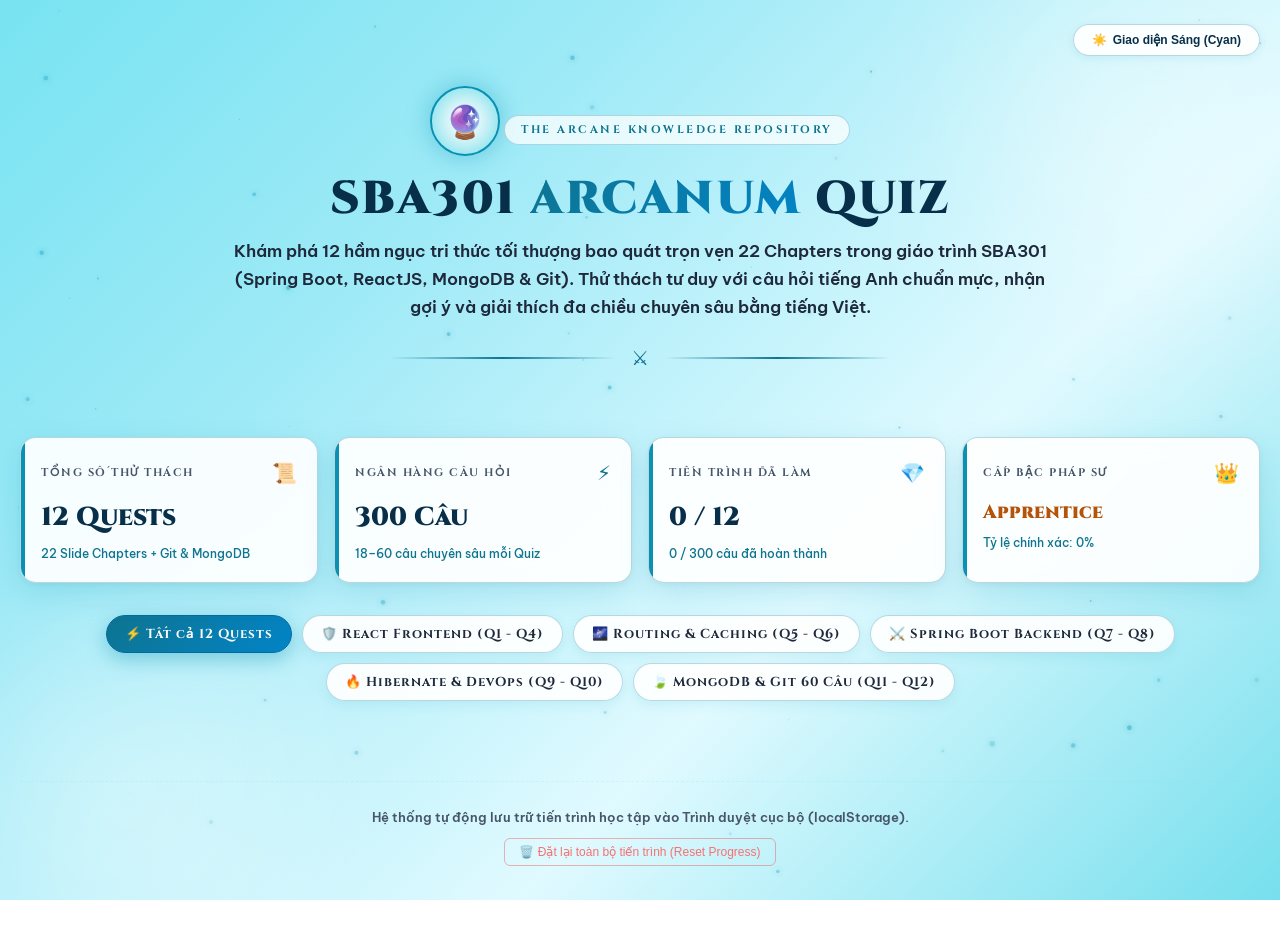
==== commit 074bfdee: "..." ====
--- a/index.html
+++ b/index.html
@@ -29,7 +29,7 @@
         <div class="grimoire-badge">The Arcane Knowledge Repository</div>
         <h1 class="grimoire-title">SBA301 <span>ARCANUM</span> QUIZ</h1>
         <p class="grimoire-subtitle">
-          Khám phá 10 hầm ngục tri thức tối thượng bao quát trọn vẹn 22 Chapters trong giáo trình SBA301 (Spring Boot & ReactJS).
+          Khám phá 12 hầm ngục tri thức tối thượng bao quát trọn vẹn 22 Chapters trong giáo trình SBA301 (Spring Boot, ReactJS, MongoDB & Git).
           Thử thách tư duy với câu hỏi tiếng Anh chuẩn mực, nhận gợi ý và giải thích đa chiều chuyên sâu bằng tiếng Việt.
         </p>
 
@@ -45,8 +45,8 @@
             <span class="hud-label">Tổng số thử thách</span>
             <span class="hud-icon">📜</span>
           </div>
-          <div class="hud-value">10 Quests</div>
-          <div class="hud-sub">22 Slide Chapters toàn diện</div>
+          <div class="hud-value" id="hud-total-quests">12 Quests</div>
+          <div class="hud-sub">22 Slide Chapters + Git & MongoDB</div>
         </div>
 
         <div class="hud-card">
@@ -54,8 +54,8 @@
             <span class="hud-label">Ngân hàng câu hỏi</span>
             <span class="hud-icon">⚡</span>
           </div>
-          <div class="hud-value" id="hud-total-q">180 Câu</div>
-          <div class="hud-sub">18 câu chuyên sâu mỗi Quiz</div>
+          <div class="hud-value" id="hud-total-q">300 Câu</div>
+          <div class="hud-sub">18–60 câu chuyên sâu mỗi Quiz</div>
         </div>
 
         <div class="hud-card">
@@ -63,8 +63,8 @@
             <span class="hud-label">Tiến trình đã làm</span>
             <span class="hud-icon">💎</span>
           </div>
-          <div class="hud-value" id="hud-completed-count">0 / 10</div>
-          <div class="hud-sub" id="hud-answered-total">0 câu đã hoàn thành</div>
+          <div class="hud-value" id="hud-completed-count">0 / 12</div>
+          <div class="hud-sub" id="hud-answered-total">0 / 300 câu đã hoàn thành</div>
         </div>
 
         <div class="hud-card">
@@ -79,11 +79,12 @@
 
       <!-- Category Filter Tabs -->
       <div class="portal-tabs">
-        <button class="portal-tab-btn active" data-cat="all">⚡ Tất cả 10 Quests</button>
+        <button class="portal-tab-btn active" data-cat="all">⚡ Tất cả 12 Quests</button>
         <button class="portal-tab-btn" data-cat="react">🛡️ React Frontend (Q1 - Q4)</button>
         <button class="portal-tab-btn" data-cat="fullstack">🌌 Routing & Caching (Q5 - Q6)</button>
         <button class="portal-tab-btn" data-cat="backend">⚔️ Spring Boot Backend (Q7 - Q8)</button>
         <button class="portal-tab-btn" data-cat="persistence">🔥 Hibernate & DevOps (Q9 - Q10)</button>
+        <button class="portal-tab-btn" data-cat="marathon">🍃 MongoDB & Git 60 Câu (Q11 - Q12)</button>
       </div>
 
       <!-- Quests Grid -->
@@ -119,6 +120,8 @@
   <script src="js/data/quiz8_data.js"></script>
   <script src="js/data/quiz9_data.js"></script>
   <script src="js/data/quiz10_data.js"></script>
+  <script src="js/data/quiz11_data.js"></script>
+  <script src="js/data/quiz12_data.js"></script>
   <script src="js/quiz_engine.js"></script>
 
   <script>
@@ -136,7 +139,9 @@
       7: QUIZ_7_DATA,
       8: QUIZ_8_DATA,
       9: QUIZ_9_DATA,
-      10: QUIZ_10_DATA
+      10: QUIZ_10_DATA,
+      11: QUIZ_11_DATA,
+      12: QUIZ_12_DATA
     };
 
     let activeEngine = null;
@@ -147,6 +152,8 @@
       let completedQuizzes = 0;
       let totalAnswered = 0;
       let totalScore = 0;
+      const totalQuests = QUIZZES_METADATA.length;
+      const totalQuestionsAll = QUIZZES_METADATA.reduce((sum, m) => sum + m.questionCount, 0);
 
       QUIZZES_METADATA.forEach(meta => {
         if (progress[meta.id] && progress[meta.id].answeredTotal > 0) {
@@ -158,8 +165,10 @@
         }
       });
 
-      document.getElementById('hud-completed-count').textContent = `${completedQuizzes} / 10`;
-      document.getElementById('hud-answered-total').textContent = `${totalAnswered} / 180 câu đã làm`;
+      document.getElementById('hud-total-quests').textContent = `${totalQuests} Quests`;
+      document.getElementById('hud-total-q').textContent = `${totalQuestionsAll} Câu`;
+      document.getElementById('hud-completed-count').textContent = `${completedQuizzes} / ${totalQuests}`;
+      document.getElementById('hud-answered-total').textContent = `${totalAnswered} / ${totalQuestionsAll} câu đã làm`;
 
       let avgAcc = totalAnswered > 0 ? Math.round((totalScore / totalAnswered) * 100) : 0;
       document.getElementById('hud-avg-acc').textContent = `Tỷ lệ chính xác: ${avgAcc}%`;
--- a/css/dark_fantasy_theme.css
+++ b/css/dark_fantasy_theme.css
@@ -1175,10 +1175,12 @@
   background: var(--bg-card);
   border: 1.5px solid var(--border-cyan);
   border-radius: var(--radius-lg);
-  padding: 22px;
+  padding: 20px;
   box-shadow: var(--box-shadow-card);
   position: sticky;
   top: 20px;
+  max-height: calc(100vh - 40px);
+  overflow-y: auto;
   backdrop-filter: blur(12px);
 }
 
@@ -1196,9 +1198,9 @@
 
 .matrix-grid {
   display: grid;
-  grid-template-columns: repeat(4, 1fr);
-  gap: 8px;
-  margin-bottom: 20px;
+  grid-template-columns: repeat(5, 1fr);
+  gap: 7px;
+  margin-bottom: 18px;
 }
 
 .matrix-rune {
